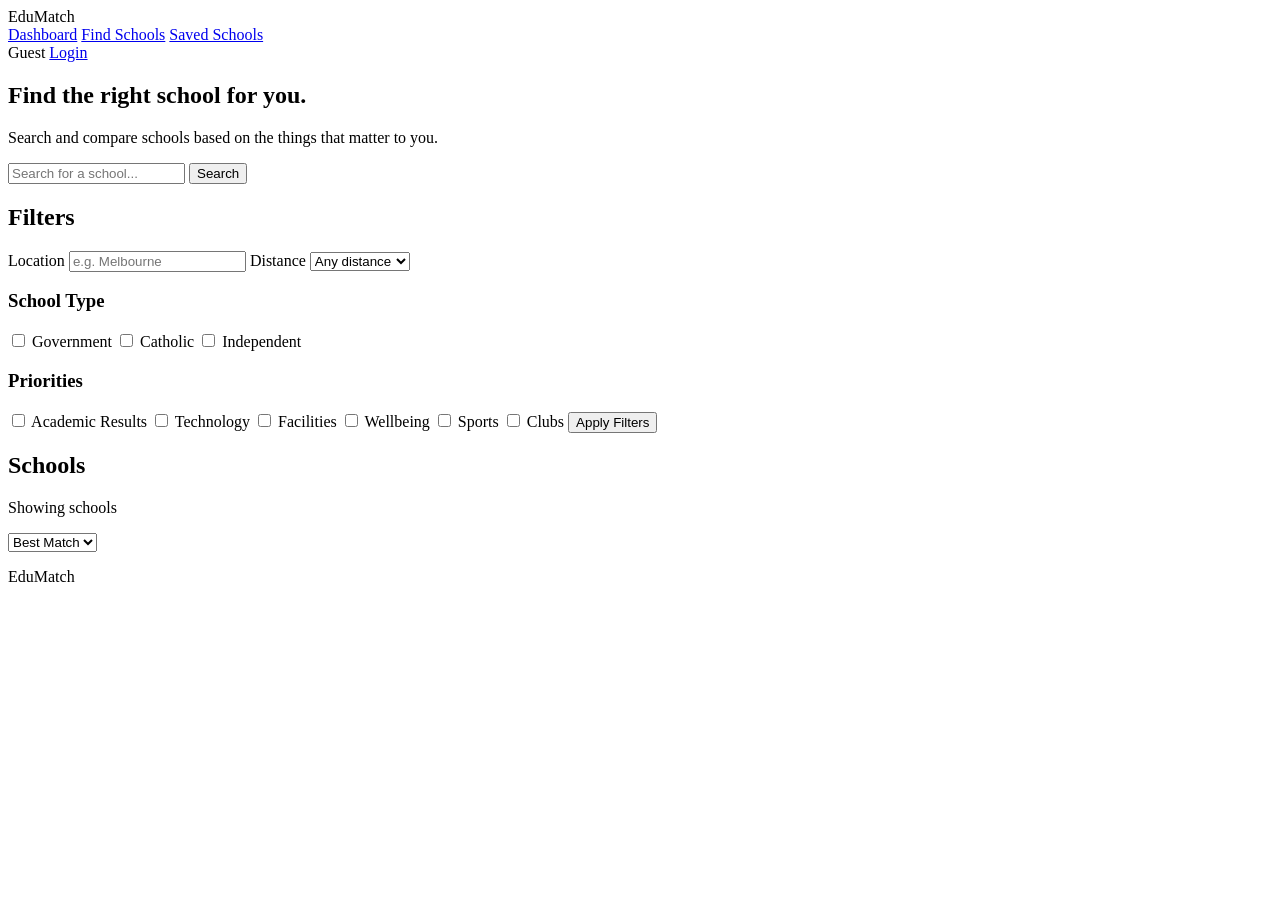
==== Index.html @ 615b3bc7 "Add initial HTML structure for EduMatch Dashboard Signed-off-by: Nightsmashers <142293457+Nightsmash" ====
<!DOCTYPE html>
<html lang="en">
<head>
    <meta charset="UTF-8">
    <meta name="viewport" content="width=device-width, initial-scale=1.0">

    <title>EduMatch Dashboard</title>

    <link rel="stylesheet" href="style.css">
</head>

<body>

    <!-- Navigation -->
    <header class="navbar">
        <div class="logo">EduMatch</div>

        <nav>
            <a href="index.html" class="active">Dashboard</a>
            <a href="#">Find Schools</a>
            <a href="#">Saved Schools</a>
        </nav>

        <div class="account">
            <span id="username">Guest</span>
            <a href="login.html">Login</a>
        </div>
    </header>


    <!-- Main dashboard -->
    <main>

        <!-- Welcome -->
        <section class="welcome">
            <h1>Find the right school for you.</h1>
            <p>
                Search and compare schools based on the things that matter to you.
            </p>
        </section>


        <!-- Search -->
        <section class="search-bar">
            <input
                type="text"
                id="searchInput"
                placeholder="Search for a school..."
            >

            <button id="searchButton">
                Search
            </button>
        </section>


        <div class="dashboard">

            <!-- Filters -->
            <aside class="filters">

                <h2>Filters</h2>

                <label for="location">Location</label>
                <input
                    type="text"
                    id="location"
                    placeholder="e.g. Melbourne"
                >

                <label for="distance">Distance</label>
                <select id="distance">
                    <option value="any">Any distance</option>
                    <option value="5">Within 5 km</option>
                    <option value="10">Within 10 km</option>
                    <option value="20">Within 20 km</option>
                </select>


                <h3>School Type</h3>

                <label class="checkbox">
                    <input type="checkbox" value="Government" class="typeFilter">
                    Government
                </label>

                <label class="checkbox">
                    <input type="checkbox" value="Catholic" class="typeFilter">
                    Catholic
                </label>

                <label class="checkbox">
                    <input type="checkbox" value="Independent" class="typeFilter">
                    Independent
                </label>


                <h3>Priorities</h3>

                <label class="checkbox">
                    <input type="checkbox" value="results" class="priorityFilter">
                    Academic Results
                </label>

                <label class="checkbox">
                    <input type="checkbox" value="technology" class="priorityFilter">
                    Technology
                </label>

                <label class="checkbox">
                    <input type="checkbox" value="facilities" class="priorityFilter">
                    Facilities
                </label>

                <label class="checkbox">
                    <input type="checkbox" value="wellbeing" class="priorityFilter">
                    Wellbeing
                </label>

                <label class="checkbox">
                    <input type="checkbox" value="sports" class="priorityFilter">
                    Sports
                </label>

                <label class="checkbox">
                    <input type="checkbox" value="clubs" class="priorityFilter">
                    Clubs
                </label>

                <button id="filterButton" class="filter-button">
                    Apply Filters
                </button>

            </aside>


            <!-- Results -->
            <section class="results-section">

                <div class="results-header">
                    <div>
                        <h2>Schools</h2>
                        <p id="resultCount">Showing schools</p>
                    </div>

                    <select id="sortSelect">
                        <option value="match">Best Match</option>
                        <option value="distance">Distance</option>
                        <option value="name">Name</option>
                    </select>
                </div>


                <!-- School cards -->
                <div id="schoolResults" class="school-results">
                    <!-- JavaScript will add schools here -->
                </div>

            </section>

        </div>

    </main>


    <footer>
        <p>EduMatch</p>
    </footer>


    <script src="script.js"></script>

</body>
</html>
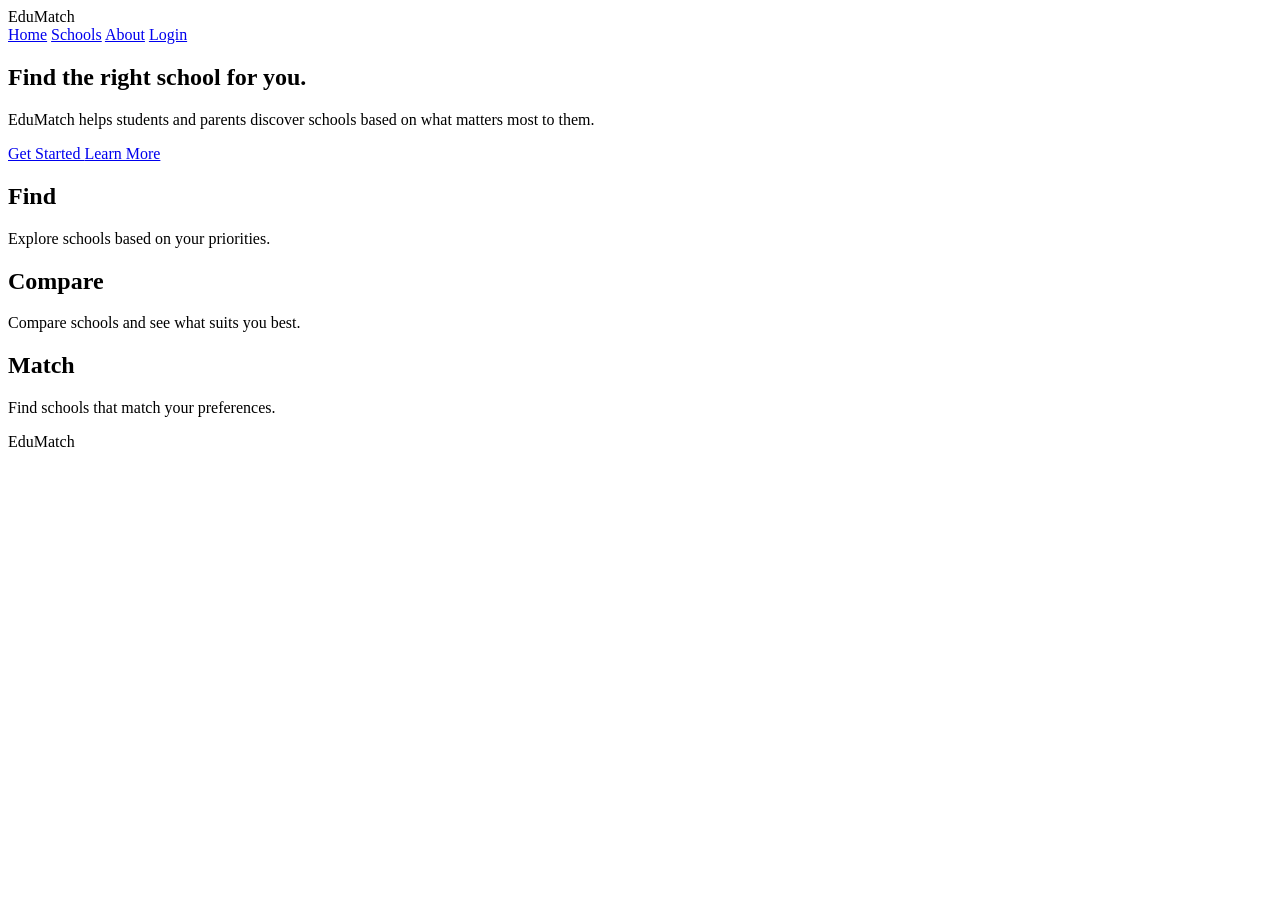
==== commit 38cc1180: "Refactor Index.html for improved structure and styling Signed-off-by: Nightsmashers <142293457+Night" ====
--- a/Index.html
+++ b/Index.html
@@ -1,164 +1,88 @@
 <!DOCTYPE html>
 <html lang="en">
+
 <head>
     <meta charset="UTF-8">
     <meta name="viewport" content="width=device-width, initial-scale=1.0">
 
-    <title>EduMatch Dashboard</title>
+    <title>EduMatch</title>
 
-    <link rel="stylesheet" href="style.css">
+    <link rel="stylesheet" href="css/index.css">
 </head>
 
 <body>
 
     <!-- Navigation -->
     <header class="navbar">
-        <div class="logo">EduMatch</div>
+
+        <div class="logo">
+            EduMatch
+        </div>
 
         <nav>
-            <a href="index.html" class="active">Dashboard</a>
-            <a href="#">Find Schools</a>
-            <a href="#">Saved Schools</a>
+            <a href="index.html">Home</a>
+            <a href="#">Schools</a>
+            <a href="#">About</a>
+            <a href="login.html" class="login-button">Login</a>
         </nav>
 
-        <div class="account">
-            <span id="username">Guest</span>
-            <a href="login.html">Login</a>
-        </div>
     </header>
 
 
-    <!-- Main dashboard -->
+    <!-- Main content -->
     <main>
 
-        <!-- Welcome -->
-        <section class="welcome">
-            <h1>Find the right school for you.</h1>
+        <section class="hero">
+
+            <h1>
+                Find the right school for you.
+            </h1>
+
             <p>
-                Search and compare schools based on the things that matter to you.
+                EduMatch helps students and parents discover schools
+                based on what matters most to them.
             </p>
+
+            <div class="hero-buttons">
+
+                <a href="login.html" class="primary-button">
+                    Get Started
+                </a>
+
+                <a href="#" class="secondary-button">
+                    Learn More
+                </a>
+
+            </div>
+
         </section>
 
 
-        <!-- Search -->
-        <section class="search-bar">
-            <input
-                type="text"
-                id="searchInput"
-                placeholder="Search for a school..."
-            >
+        <!-- Future sections -->
+        <section class="features">
 
-            <button id="searchButton">
-                Search
-            </button>
+            <div class="feature">
+                <h2>Find</h2>
+                <p>
+                    Explore schools based on your priorities.
+                </p>
+            </div>
+
+            <div class="feature">
+                <h2>Compare</h2>
+                <p>
+                    Compare schools and see what suits you best.
+                </p>
+            </div>
+
+            <div class="feature">
+                <h2>Match</h2>
+                <p>
+                    Find schools that match your preferences.
+                </p>
+            </div>
+
         </section>
-
-
-        <div class="dashboard">
-
-            <!-- Filters -->
-            <aside class="filters">
-
-                <h2>Filters</h2>
-
-                <label for="location">Location</label>
-                <input
-                    type="text"
-                    id="location"
-                    placeholder="e.g. Melbourne"
-                >
-
-                <label for="distance">Distance</label>
-                <select id="distance">
-                    <option value="any">Any distance</option>
-                    <option value="5">Within 5 km</option>
-                    <option value="10">Within 10 km</option>
-                    <option value="20">Within 20 km</option>
-                </select>
-
-
-                <h3>School Type</h3>
-
-                <label class="checkbox">
-                    <input type="checkbox" value="Government" class="typeFilter">
-                    Government
-                </label>
-
-                <label class="checkbox">
-                    <input type="checkbox" value="Catholic" class="typeFilter">
-                    Catholic
-                </label>
-
-                <label class="checkbox">
-                    <input type="checkbox" value="Independent" class="typeFilter">
-                    Independent
-                </label>
-
-
-                <h3>Priorities</h3>
-
-                <label class="checkbox">
-                    <input type="checkbox" value="results" class="priorityFilter">
-                    Academic Results
-                </label>
-
-                <label class="checkbox">
-                    <input type="checkbox" value="technology" class="priorityFilter">
-                    Technology
-                </label>
-
-                <label class="checkbox">
-                    <input type="checkbox" value="facilities" class="priorityFilter">
-                    Facilities
-                </label>
-
-                <label class="checkbox">
-                    <input type="checkbox" value="wellbeing" class="priorityFilter">
-                    Wellbeing
-                </label>
-
-                <label class="checkbox">
-                    <input type="checkbox" value="sports" class="priorityFilter">
-                    Sports
-                </label>
-
-                <label class="checkbox">
-                    <input type="checkbox" value="clubs" class="priorityFilter">
-                    Clubs
-                </label>
-
-                <button id="filterButton" class="filter-button">
-                    Apply Filters
-                </button>
-
-            </aside>
-
-
-            <!-- Results -->
-            <section class="results-section">
-
-                <div class="results-header">
-                    <div>
-                        <h2>Schools</h2>
-                        <p id="resultCount">Showing schools</p>
-                    </div>
-
-                    <select id="sortSelect">
-                        <option value="match">Best Match</option>
-                        <option value="distance">Distance</option>
-                        <option value="name">Name</option>
-                    </select>
-                </div>
-
-
-                <!-- School cards -->
-                <div id="schoolResults" class="school-results">
-                    <!-- JavaScript will add schools here -->
-                </div>
-
-            </section>
-
-        </div>
 
     </main>
 
@@ -167,8 +91,6 @@
         <p>EduMatch</p>
     </footer>
 
+</body>
 
-    <script src="script.js"></script>
-
-</body>
 </html>
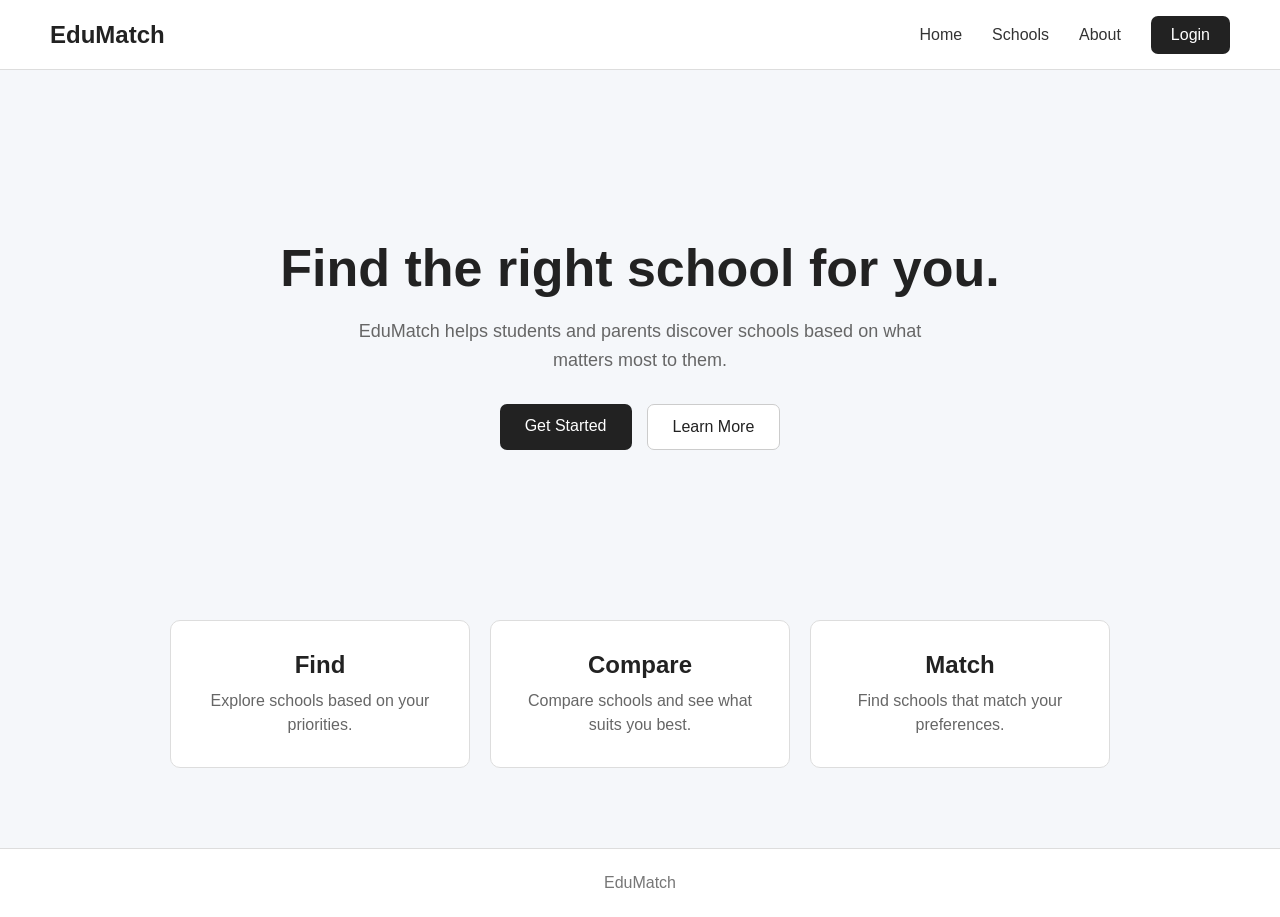
==== commit bce33dab: "Refactor HTML structure and formatting Signed-off-by: Nightsmashers <142293457+Nightsmashers@users.n" ====
--- a/Index.html
+++ b/Index.html
@@ -2,35 +2,73 @@
 <html lang="en">
 
 <head>
+
     <meta charset="UTF-8">
-    <meta name="viewport" content="width=device-width, initial-scale=1.0">
+
+    <meta
+        name="viewport"
+        content="width=device-width, initial-scale=1.0"
+    >
 
     <title>EduMatch</title>
 
-    <link rel="stylesheet" href="css/index.css">
+    <link
+        rel="stylesheet"
+        href="css/index.css"
+    >
+
 </head>
+
 
 <body>
 
-    <!-- Navigation -->
+
+    <!-- =========================
+         NAVIGATION
+         ========================= -->
+
     <header class="navbar">
 
         <div class="logo">
             EduMatch
         </div>
 
+
         <nav>
-            <a href="index.html">Home</a>
-            <a href="#">Schools</a>
-            <a href="#">About</a>
-            <a href="login.html" class="login-button">Login</a>
+
+            <a href="index.html">
+                Home
+            </a>
+
+            <a href="#">
+                Schools
+            </a>
+
+            <a href="#">
+                About
+            </a>
+
+            <a
+                href="login.html"
+                class="login-button"
+            >
+                Login
+            </a>
+
         </nav>
 
     </header>
 
 
-    <!-- Main content -->
+
+    <!-- =========================
+         MAIN CONTENT
+         ========================= -->
+
     <main>
+
+
+        <!-- HERO -->
 
         <section class="hero">
 
@@ -38,18 +76,27 @@
                 Find the right school for you.
             </h1>
 
+
             <p>
-                EduMatch helps students and parents discover schools
-                based on what matters most to them.
+                EduMatch helps students and parents discover
+                schools based on what matters most to them.
             </p>
+
 
             <div class="hero-buttons">
 
-                <a href="login.html" class="primary-button">
+                <a
+                    href="login.html"
+                    class="primary-button"
+                >
                     Get Started
                 </a>
 
-                <a href="#" class="secondary-button">
+
+                <a
+                    href="#"
+                    class="secondary-button"
+                >
                     Learn More
                 </a>
 
@@ -58,38 +105,74 @@
         </section>
 
 
-        <!-- Future sections -->
+
+        <!-- =========================
+             FEATURES
+             ========================= -->
+
         <section class="features">
 
+
             <div class="feature">
-                <h2>Find</h2>
+
+                <h2>
+                    Find
+                </h2>
+
                 <p>
                     Explore schools based on your priorities.
                 </p>
+
             </div>
 
+
+
             <div class="feature">
-                <h2>Compare</h2>
+
+                <h2>
+                    Compare
+                </h2>
+
                 <p>
                     Compare schools and see what suits you best.
                 </p>
+
             </div>
 
+
+
             <div class="feature">
-                <h2>Match</h2>
+
+                <h2>
+                    Match
+                </h2>
+
                 <p>
                     Find schools that match your preferences.
                 </p>
+
             </div>
 
+
         </section>
+
 
     </main>
 
 
+
+    <!-- =========================
+         FOOTER
+         ========================= -->
+
     <footer>
-        <p>EduMatch</p>
+
+        <p>
+            EduMatch
+        </p>
+
     </footer>
+
 
 </body>
 
--- a/css/index.css
+++ b/css/index.css
@@ -0,0 +1,219 @@
+* {
+    box-sizing: border-box;
+    margin: 0;
+    padding: 0;
+}
+
+body {
+    font-family: Arial, sans-serif;
+    background-color: #f5f7fa;
+    color: #222;
+}
+
+
+/* =========================
+   NAVIGATION
+   ========================= */
+
+.navbar {
+    height: 70px;
+    background-color: white;
+    border-bottom: 1px solid #ddd;
+
+    display: flex;
+    align-items: center;
+
+    padding: 0 50px;
+}
+
+.logo {
+    font-size: 24px;
+    font-weight: bold;
+    margin-right: auto;
+}
+
+.navbar nav {
+    display: flex;
+    align-items: center;
+    gap: 30px;
+}
+
+.navbar a {
+    text-decoration: none;
+    color: #333;
+}
+
+.navbar a:hover {
+    color: #666;
+}
+
+.login-button {
+    background-color: #222;
+    color: white !important;
+
+    padding: 10px 20px;
+    border-radius: 7px;
+}
+
+
+/* =========================
+   HERO SECTION
+   ========================= */
+
+.hero {
+    min-height: 550px;
+
+    display: flex;
+    flex-direction: column;
+
+    justify-content: center;
+    align-items: center;
+
+    text-align: center;
+
+    padding: 40px;
+}
+
+.hero h1 {
+    max-width: 750px;
+
+    font-size: 52px;
+    line-height: 1.1;
+
+    margin-bottom: 20px;
+}
+
+.hero p {
+    max-width: 600px;
+
+    font-size: 18px;
+    line-height: 1.6;
+
+    color: #666;
+
+    margin-bottom: 30px;
+}
+
+
+/* =========================
+   HERO BUTTONS
+   ========================= */
+
+.hero-buttons {
+    display: flex;
+    gap: 15px;
+}
+
+.primary-button,
+.secondary-button {
+    text-decoration: none;
+
+    padding: 13px 25px;
+
+    border-radius: 7px;
+
+    font-size: 16px;
+}
+
+.primary-button {
+    background-color: #222;
+    color: white;
+}
+
+.secondary-button {
+    background-color: white;
+    color: #222;
+
+    border: 1px solid #ccc;
+}
+
+.primary-button:hover {
+    background-color: #444;
+}
+
+.secondary-button:hover {
+    background-color: #eee;
+}
+
+
+/* =========================
+   FEATURES
+   ========================= */
+
+.features {
+    max-width: 1000px;
+
+    margin: 0 auto 80px;
+
+    display: grid;
+    grid-template-columns: repeat(3, 1fr);
+
+    gap: 20px;
+
+    padding: 0 30px;
+}
+
+.feature {
+    background-color: white;
+
+    border: 1px solid #ddd;
+    border-radius: 10px;
+
+    padding: 30px;
+
+    text-align: center;
+}
+
+.feature h2 {
+    margin-bottom: 10px;
+}
+
+.feature p {
+    color: #666;
+    line-height: 1.5;
+}
+
+
+/* =========================
+   FOOTER
+   ========================= */
+
+footer {
+    background-color: white;
+
+    border-top: 1px solid #ddd;
+
+    text-align: center;
+
+    padding: 25px;
+
+    color: #777;
+}
+
+
+/* =========================
+   MOBILE
+   ========================= */
+
+@media (max-width: 700px) {
+
+    .navbar {
+        padding: 0 20px;
+    }
+
+    .navbar nav {
+        gap: 12px;
+    }
+
+    .navbar nav a:not(.login-button) {
+        display: none;
+    }
+
+    .hero h1 {
+        font-size: 38px;
+    }
+
+    .features {
+        grid-template-columns: 1fr;
+    }
+}
